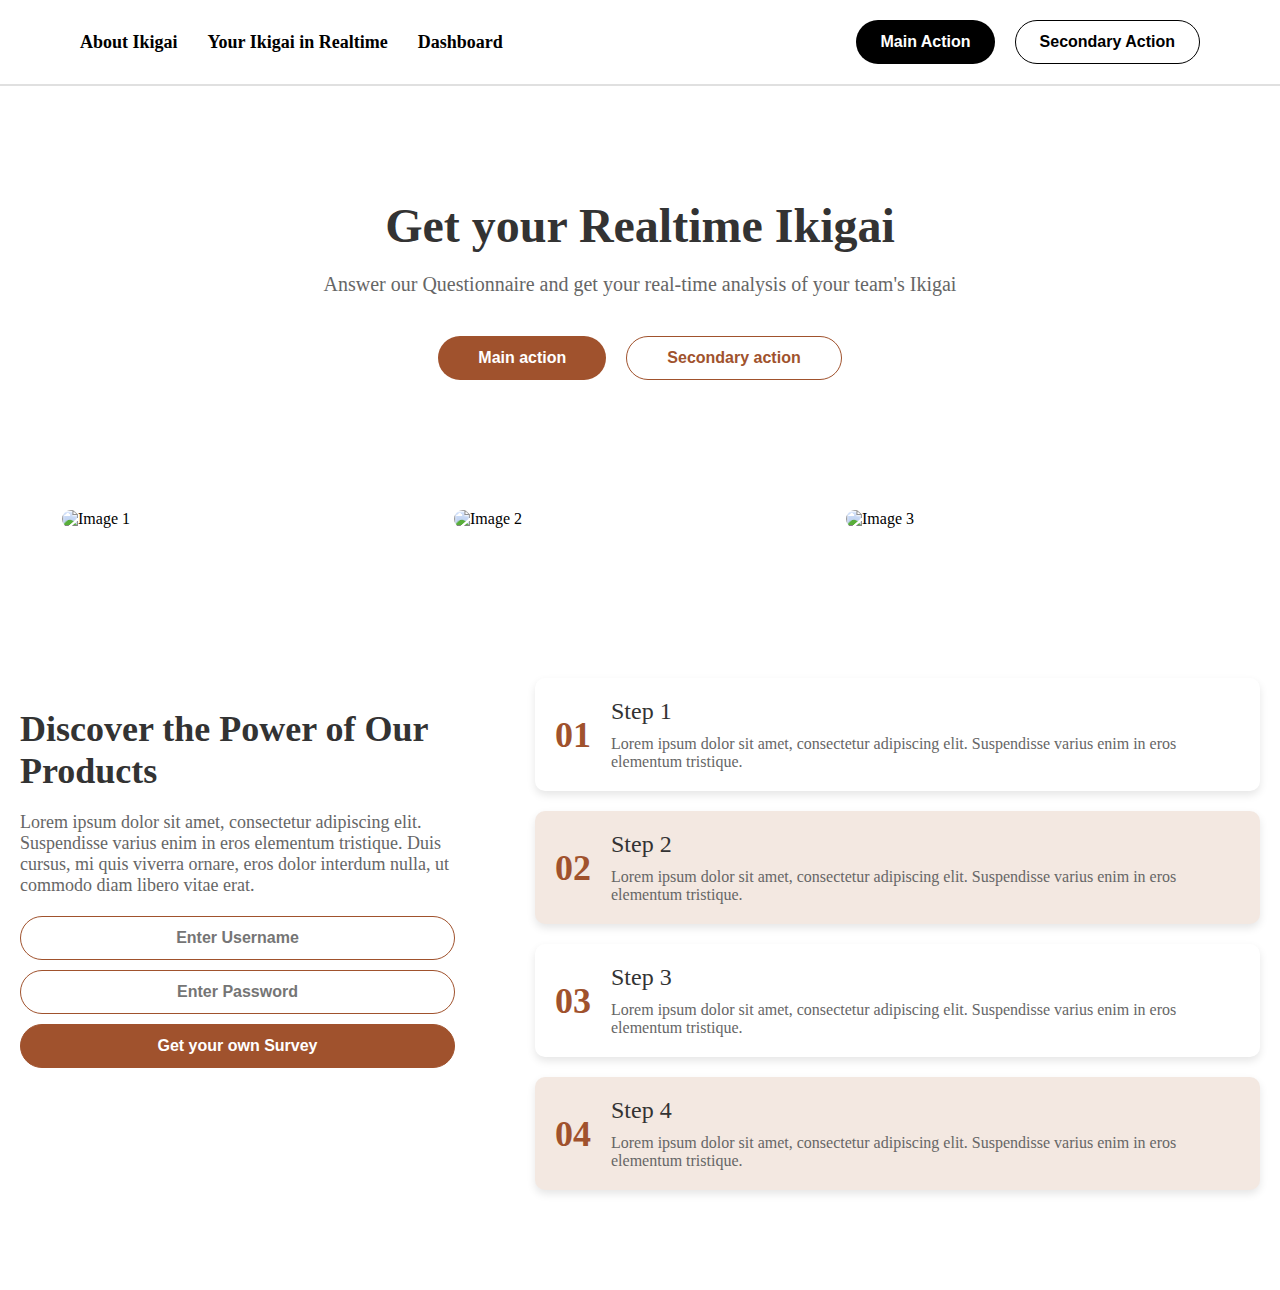
==== index.html @ dec8ec1e "Add files via upload" ====
<!DOCTYPE html>
<html lang="en">
<head>
    <meta charset="UTF-8">
    <meta name="viewport" content="width=device-width, initial-scale=1.0">
    <title>Website with Navigation and Actions</title>
    <style>
        body {
            font-family: 'Georgia', serif;
            margin: 0;
            padding: 0;
            background-color: #ffffff;
        }
        header {
            background-color: #ffffff;
            padding: 20px 0; /* Increased padding for more space */
            border-bottom: 2px solid #e0e0e0;
        }
        .container {
            display: flex;
            justify-content: space-between;
            align-items: center;
            padding: 0 80px; /* Increased padding for more space */
        }
        .nav-links {
            display: flex;
            gap: 30px;
        }
        .nav-links a {
            color: #000000;
            text-decoration: none;
            font-weight: bold;
            font-size: 18px; /* Slightly increased font size */
        }
        .nav-links a:hover {
            text-decoration: underline;
        }
        .actions {
            display: flex;
            gap: 20px; /* Increased gap for better spacing */
        }
        .actions button {
            padding: 12px 24px; /* Increased padding for larger buttons */
            border: none;
            border-radius: 30px;
            font-weight: bold;
            cursor: pointer;
            font-size: 16px; /* Slightly increased font size */
        }
        .actions .main-action {
            background-color: #000000;
            color: white;
        }
        .actions .secondary-action {
            background-color: white;
            color: black;
            border: 1px solid black;
        }
        main {
            text-align: center;
            padding: 80px 20px; /* Increased padding for more space */
        }
        main h1 {
            font-size: 48px;
            color: #333333;
            font-family: 'Georgia', serif;
            font-weight: bold;
            margin-bottom: 20px;
        }
        main p {
            font-size: 20px;
            color: #666666;
            margin-bottom: 40px;
        }
        .main-content .actions {
            display: flex;
            justify-content: center;
            gap: 20px;
        }
        .main-content .actions button {
            padding: 12px 40px; /* Increased padding for larger buttons */
            border-radius: 30px;
            font-weight: bold;
            cursor: pointer;
            font-size: 16px;
        }
        .main-content .main-action {
            background-color: #A0522D; /* Sienna color */
            color: white;
        }
        .main-content .secondary-action {
            background-color: white;
            color: #A0522D; /* Sienna color */
            border: 1px solid #A0522D;
        }
        .images-section {
            display: flex;
            justify-content: center;
            gap: 20px;
            padding: 50px 20px;
        }
        .images-section img {
            width: 30%;
            border-radius: 10px;
        }
        .steps-section {
            background-color: #ffffff;
            padding: 100px 20px; /* Increased padding */
            display: flex;
            justify-content: center;
        }
        .steps-container {
            display: flex;
            max-width: 1800px; /* Increased max-width */
            width: 100%;
            gap: 80px; /* Increased gap */
        }
        .steps-text {
            flex: 1.5; /* Increased flex-grow */
        }
        .steps-text h2 {
            font-size: 36px;
            color: #333;
            margin-bottom: 20px;
        }
        .steps-text p {
            font-size: 18px;
            color: #666;
            margin-bottom: 20px;
        }
        .steps-text .action-buttons {
            margin-top: 20px;
            display: flex;
            flex-direction: column;
            gap: 10px;
        }
        .steps-text .action-buttons input,
        .steps-text .action-buttons button {
            padding: 12px 20px; /* Increased padding */
            border-radius: 30px;
            border: 1px solid #A0522D; /* Sienna color */
            font-size: 16px;
            font-weight: bold;
            cursor: pointer;
            text-align: center;
        }
        .steps-text .action-buttons input {
            background-color: white;
            color: #A0522D; /* Sienna color */
        }
        .steps-text .action-buttons button {
            background-color: #A0522D; /* Sienna color */
            color: white;
        }
        .steps {
            flex: 2.5; /* Increased flex-grow */
            display: flex;
            flex-direction: column;
            gap: 20px;
        }
        .step {
            background-color: #ffffff;
            padding: 20px;
            border-radius: 10px;
            box-shadow: 0 4px 8px rgba(0,0,0,0.1);
            display: flex;
            align-items: center;
            gap: 20px;
        }
        .step-number {
            font-size: 36px;
            font-weight: bold;
            color: #A0522D; /* Sienna color */
        }
        .step-content {
            flex-grow: 1;
        }
        .step-title {
            font-size: 24px;
            color: #333;
            margin-bottom: 10px;
        }
        .step-description {
            font-size: 16px;
            color: #666;
        }
        .step:nth-child(even) {
            background-color: #f3e8e1;
        }
    </style>
</head>
<body>

<header>
    <div class="container">
        <div class="nav-links">
            <a href="#about">About Ikigai</a>
            <a href="#realtime">Your Ikigai in Realtime</a>
            <a href="#dashboard">Dashboard</a>
        </div>
        <div class="actions">
            <button class="main-action">Main Action</button>
            <button class="secondary-action">Secondary Action</button>
        </div>
    </div>
</header>

<main>
    <div class="main-content">
        <h1>Get your Realtime Ikigai</h1>
        <p>Answer our Questionnaire and get your real-time analysis of your team's Ikigai</p>
        <div class="actions">
            <button class="main-action">Main action</button>
            <button class="secondary-action">Secondary action</button>
        </div>
    </div>
</main>

<section class="images-section">
    <img src="https://japan.de/wp-content/uploads/sites/65/2020/07/JAP_2020_BeOkinawa_Zamami3_1200.jpg" alt="Image 1">
    <img src="https://encrypted-tbn0.gstatic.com/images?q=tbn:ANd9GcTwBVpcOd3obst-ZYA4lhtQKXieCC9xx2tmXQ&s" alt="Image 2">
    <img src="https://cdn-icons-png.flaticon.com/512/8744/8744839.png" alt="Image 3">
</section>

<section class="steps-section">
    <div class="steps-container">
        <div class="steps-text">
            <h2>Discover the Power of Our Products</h2>
            <p>Lorem ipsum dolor sit amet, consectetur adipiscing elit. Suspendisse varius enim in eros elementum tristique. Duis cursus, mi quis viverra ornare, eros dolor interdum nulla, ut commodo diam libero vitae erat.</p>
            <div class="action-buttons">
                <input type="text" placeholder="Enter Username">
                <input type="password" placeholder="Enter Password">
                <button>Get your own Survey</button>
            </div>
        </div>
        <div class="steps">
            <div class="step">
                <div class="step-number">01</div>
                <div class="step-content">
                    <div class="step-title">Step 1</div>
                    <div class="step-description">Lorem ipsum dolor sit amet, consectetur adipiscing elit. Suspendisse varius enim in eros elementum tristique.</div>
                </div>
            </div>
            <div class="step">
                <div class="step-number">02</div>
                <div class="step-content">
                    <div class="step-title">Step 2</div>
                    <div class="step-description">Lorem ipsum dolor sit amet, consectetur adipiscing elit. Suspendisse varius enim in eros elementum tristique.</div>
                </div>
            </div>
            <div class="step">
                <div class="step-number">03</div>
                <div class="step-content">
                    <div class="step-title">Step 3</div>
                    <div class="step-description">Lorem ipsum dolor sit amet, consectetur adipiscing elit. Suspendisse varius enim in eros elementum tristique.</div>
                </div>
            </div>
            <div class="step">
                <div class="step-number">04</div>
                <div class="step-content">
                    <div class="step-title">Step 4</div>
                    <div class="step-description">Lorem ipsum dolor sit amet, consectetur adipiscing elit. Suspendisse varius enim in eros elementum tristique.</div>
                </div>
            </div>
        </div>
    </div>
</section>

</body>
</html>
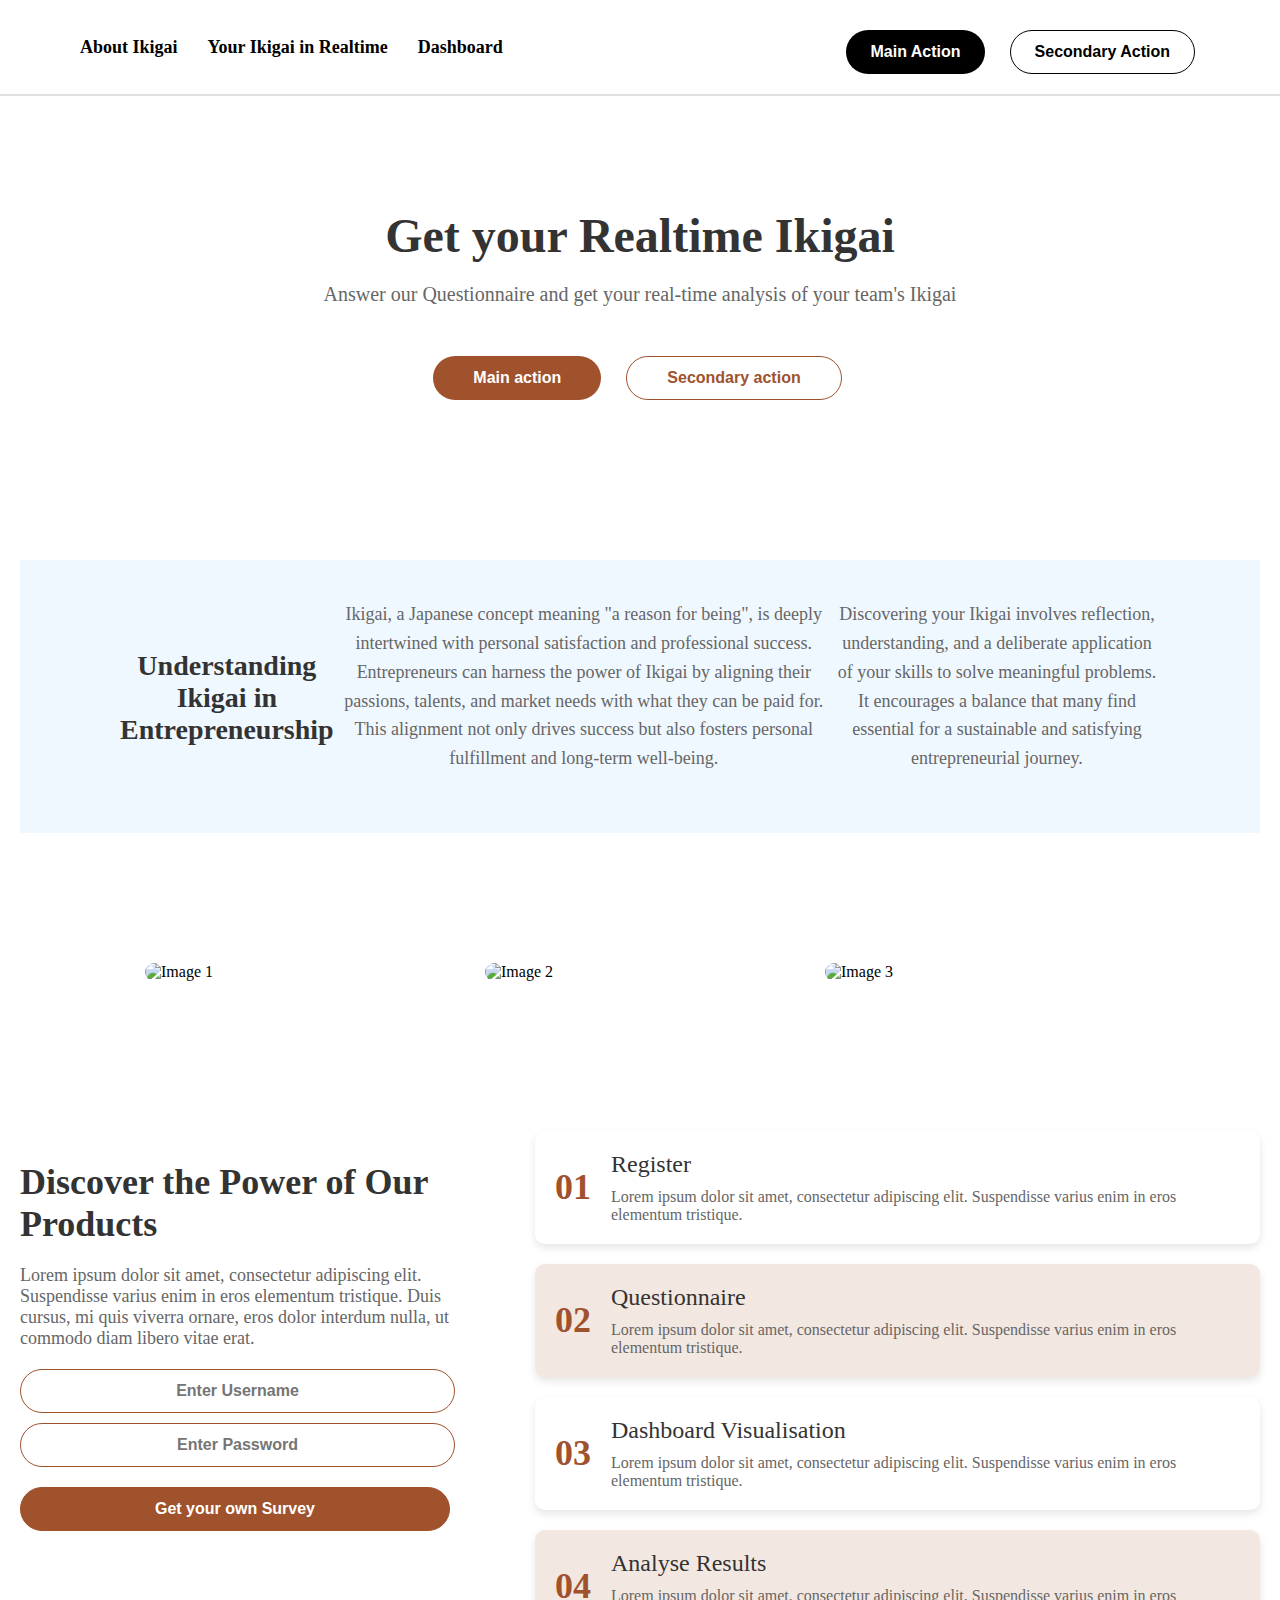
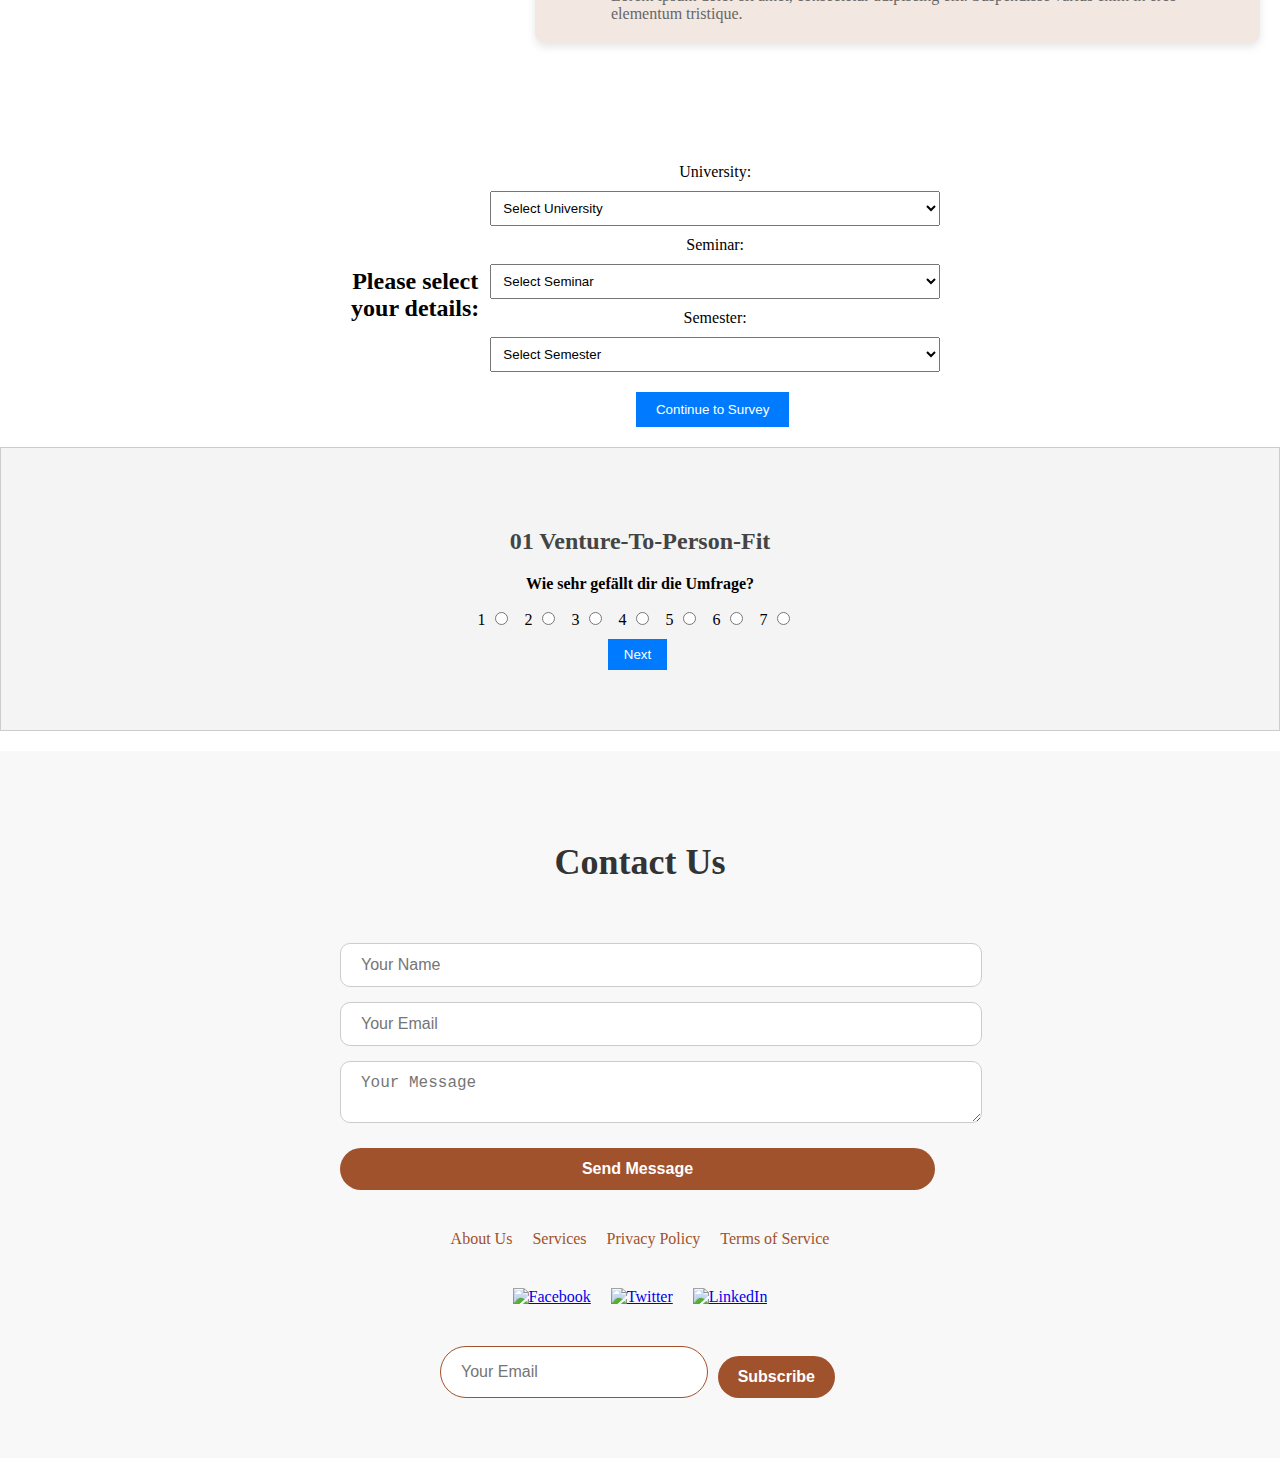
==== commit 4ecf8bd5: "Add files via upload" ====
--- a/index.html
+++ b/index.html
@@ -3,7 +3,7 @@
 <head>
     <meta charset="UTF-8">
     <meta name="viewport" content="width=device-width, initial-scale=1.0">
-    <title>Website with Navigation and Actions</title>
+    <title>Website with Survey</title>
     <style>
         body {
             font-family: 'Georgia', serif;
@@ -35,6 +35,120 @@
         .nav-links a:hover {
             text-decoration: underline;
         }
+
+        .footer-section {
+            background-color: #f8f8f8;
+            padding: 60px 20px;
+            text-align: center;
+        }
+
+        .footer-container {
+            max-width: 1200px;
+            margin: 0 auto;
+            display: flex;
+            flex-direction: column;
+            align-items: center;
+            gap: 40px;
+        }
+
+        .footer-container h2 {
+            font-size: 36px;
+            color: #333;
+            margin-bottom: 20px;
+        }
+
+        .contact-form {
+            display: flex;
+            flex-direction: column;
+            gap: 15px;
+            width: 100%;
+            max-width: 600px;
+        }
+
+        .contact-form input,
+        .contact-form textarea {
+            padding: 12px 20px;
+            border-radius: 10px;
+            border: 1px solid #ccc;
+            font-size: 16px;
+            width: 100%;
+        }
+
+        .contact-form button {
+            padding: 12px 20px;
+            border-radius: 30px;
+            border: none;
+            background-color: #A0522D; /* Sienna color */
+            color: white;
+            font-size: 16px;
+            font-weight: bold;
+            cursor: pointer;
+            transition: background-color 0.3s ease;
+        }
+
+        .contact-form button:hover {
+            background-color: #8a3e1c; /* Darker Sienna color */
+        }
+
+        .quick-links {
+            display: flex;
+            gap: 20px;
+            flex-wrap: wrap;
+            justify-content: center;
+        }
+
+        .quick-links a {
+            color: #A0522D; /* Sienna color */
+            text-decoration: none;
+            font-size: 16px;
+        }
+
+        .quick-links a:hover {
+            text-decoration: underline;
+        }
+
+        .social-media {
+            display: flex;
+            gap: 20px;
+            justify-content: center;
+        }
+
+        .social-media img {
+            width: 40px;
+            height: 40px;
+        }
+
+        .newsletter {
+            display: flex;
+            gap: 10px;
+            max-width: 400px;
+            width: 100%;
+        }
+
+        .newsletter input {
+            padding: 12px 20px;
+            border-radius: 30px;
+            border: 1px solid #A0522D;
+            flex-grow: 1;
+            font-size: 16px;
+        }
+
+        .newsletter button {
+            padding: 12px 20px;
+            border-radius: 30px;
+            border: none;
+            background-color: #A0522D;
+            color: white;
+            font-size: 16px;
+            font-weight: bold;
+            cursor: pointer;
+            transition: background-color 0.3s ease;
+        }
+
+        .newsletter button:hover {
+            background-color: #8a3e1c;
+        }
+
         .actions {
             display: flex;
             gap: 20px; /* Increased gap for better spacing */
@@ -93,16 +207,44 @@
             color: #A0522D; /* Sienna color */
             border: 1px solid #A0522D;
         }
+
+        .info-section {
+            background-color: #f0f8ff; /* Helle Hintergrundfarbe für Kontrast */
+            padding: 40px 20px;
+            text-align: center;
+        }
+
+        .info-section h2 {
+            color: #333;
+            font-size: 28px;
+            margin-bottom: 20px;
+        }
+
+        .info-section p {
+            color: #666;
+            font-size: 18px;
+            line-height: 1.6;
+            max-width: 800px;
+            margin: 0 auto 20px; /* Zentriert den Text und gibt etwas Abstand */
+        }
+
+
         .images-section {
             display: flex;
             justify-content: center;
-            gap: 20px;
+            gap: 30px; /* Erhöht den Abstand zwischen den Bildern */
             padding: 50px 20px;
-        }
+            flex-wrap: wrap; /* Ermöglicht das Umfließen der Bilder, wenn der Bildschirm zu klein wird */
+        }
+
         .images-section img {
-            width: 30%;
-            border-radius: 10px;
-        }
+            width: 25%; /* Reduziert die Breite jedes Bildes auf 25% des Containerbereichs */
+            height: auto; /* Stellt sicher, dass die Höhe automatisch angepasst wird, um das Seitenverhältnis beizubehalten */
+            object-fit: cover; /* Deckt den Bereich ab, ohne das Bild zu verzerrt */
+            border-radius: 10px; /* Weiche Ecken für Ästhetik */
+        }
+
+
         .steps-section {
             background-color: #ffffff;
             padding: 100px 20px; /* Increased padding */
@@ -144,6 +286,56 @@
             cursor: pointer;
             text-align: center;
         }
+
+        .survey-section {
+            margin-bottom: 20px;
+            padding: 20px;
+            background-color: #f9f9f9;
+            border: 1px solid #ccc;
+        }
+
+        .survey-section h2 {
+            color: #444;
+            font-size: 24px;
+        }
+
+        .explanation {
+            font-style: italic;
+            margin-bottom: 10px;
+        }
+
+        .question p {
+            margin-top: 10px;
+            font-weight: bold;
+        }
+
+        .rating-scale label {
+            margin-right: 10px;
+            font-weight: normal;
+        }
+
+        button {
+            padding: 8px 16px;
+            background-color: #007bff;
+            color: white;
+            border: none;
+            cursor: pointer;
+            margin-top: 20px;
+        }
+
+
+        @media (max-width: 768px) {
+            .images-section img {
+                width: 50%; /* Erhöht die Breite auf kleineren Bildschirmen für bessere Sichtbarkeit */
+            }
+        }
+
+        @media (max-width: 480px) {
+            .images-section img {
+                width: 100%; /* Lässt jedes Bild auf sehr kleinen Bildschirmen die volle Breite einnehmen */
+            }
+        }
+
         .steps-text .action-buttons input {
             background-color: white;
             color: #A0522D; /* Sienna color */
@@ -187,6 +379,129 @@
         .step:nth-child(even) {
             background-color: #f3e8e1;
         }
+
+        .survey-intro .container {
+            max-width: 600px;
+            margin: 0 auto;
+            padding: 20px;
+            text-align: center;
+        }
+
+        .survey-intro select {
+            width: 100%;
+            padding: 8px;
+            margin: 10px 0;
+        }
+
+        .survey-intro button {
+            padding: 10px 20px;
+            background-color: #007bff;
+            color: white;
+            border: none;
+            cursor: pointer;
+        }
+
+        .survey-section {
+            margin-bottom: 20px;
+            padding: 20px;
+            background-color: #f9f9f9;
+            border: 1px solid #ccc;
+        }
+
+        .survey-section h2 {
+            color: #444;
+            font-size: 24px;
+        }
+
+        .explanation {
+            font-style: italic;
+            margin-bottom: 10px;
+        }
+
+        .question p {
+            margin-top: 10px;
+            font-weight: bold;
+        }
+
+        .rating-scale label {
+            margin-right: 10px;
+            font-weight: normal;
+        }
+
+        button {
+            padding: 8px 16px;
+            background-color: #007bff;
+            color: white;
+            border: none;
+            cursor: pointer;
+            margin-top: 10px;
+            margin-right: 5px;
+        }
+
+
+        .survey-section {
+            background-color: #f4f4f4;
+            padding: 60px 20px;
+            text-align: center;
+        }
+
+        .survey-container {
+            max-width: 800px;
+            margin: 0 auto;
+            display: flex;
+            flex-direction: column;
+            align-items: center;
+            gap: 20px;
+        }
+
+        .survey-form {
+            width: 100%;
+            display: flex;
+            flex-direction: column;
+            gap: 20px;
+        }
+
+        .survey-question label {
+            display: block;
+            margin-bottom: 10px;
+            font-size: 18px;
+            color: #333;
+        }
+
+        .survey-question input[type="number"],
+        .survey-question select,
+        .survey-question input[type="range"] {
+            width: 100%;
+            padding: 10px;
+            border: 1px solid #ccc;
+            border-radius: 5px;
+        }
+
+        .survey-form button {
+            padding: 12px 20px;
+            border-radius: 5px;
+            border: none;
+            background-color: #007bff;
+            color: white;
+            font-size: 16px;
+            cursor: pointer;
+            transition: background-color 0.3s ease;
+        }
+
+        .survey-form button:hover {
+            background-color: #0056b3;
+        }
+
+
+        .next-button {
+            background-color: #A0522D;
+        }
+
+        .prev-button {
+            background-color: #ccc;
+            color: #333;
+        }
+
     </style>
 </head>
 <body>
@@ -216,10 +531,27 @@
     </div>
 </main>
 
+<main>
+    <!-- Neuer Info-Abschnitt über Ikigai und Entrepreneurship -->
+        <section class="info-section">
+            <div class="container">
+                <h2>Understanding Ikigai in Entrepreneurship</h2>
+                <p>
+                    Ikigai, a Japanese concept meaning "a reason for being", is deeply intertwined with personal satisfaction and professional success. Entrepreneurs can harness the power of Ikigai by aligning their passions, talents, and market needs with what they can be paid for. This alignment not only drives success but also fosters personal fulfillment and long-term well-being.
+                </p>
+                <p>
+                    Discovering your Ikigai involves reflection, understanding, and a deliberate application of your skills to solve meaningful problems. It encourages a balance that many find essential for a sustainable and satisfying entrepreneurial journey.
+                </p>
+            </div>
+        </section>
+    </div>
+</main>
+
+
 <section class="images-section">
     <img src="https://japan.de/wp-content/uploads/sites/65/2020/07/JAP_2020_BeOkinawa_Zamami3_1200.jpg" alt="Image 1">
     <img src="https://encrypted-tbn0.gstatic.com/images?q=tbn:ANd9GcTwBVpcOd3obst-ZYA4lhtQKXieCC9xx2tmXQ&s" alt="Image 2">
-    <img src="https://cdn-icons-png.flaticon.com/512/8744/8744839.png" alt="Image 3">
+    <img src="https://centurionlgplus.com/wp-content/uploads/2022/06/ikigai_japanese_secret_to_a_joyful_life_pic-2.png" alt="Image 3">
 </section>
 
 <section class="steps-section">
@@ -237,28 +569,28 @@
             <div class="step">
                 <div class="step-number">01</div>
                 <div class="step-content">
-                    <div class="step-title">Step 1</div>
+                    <div class="step-title">Register</div>
                     <div class="step-description">Lorem ipsum dolor sit amet, consectetur adipiscing elit. Suspendisse varius enim in eros elementum tristique.</div>
                 </div>
             </div>
             <div class="step">
                 <div class="step-number">02</div>
                 <div class="step-content">
-                    <div class="step-title">Step 2</div>
+                    <div class="step-title">Questionnaire</div>
                     <div class="step-description">Lorem ipsum dolor sit amet, consectetur adipiscing elit. Suspendisse varius enim in eros elementum tristique.</div>
                 </div>
             </div>
             <div class="step">
                 <div class="step-number">03</div>
                 <div class="step-content">
-                    <div class="step-title">Step 3</div>
+                    <div class="step-title">Dashboard Visualisation</div>
                     <div class="step-description">Lorem ipsum dolor sit amet, consectetur adipiscing elit. Suspendisse varius enim in eros elementum tristique.</div>
                 </div>
             </div>
             <div class="step">
                 <div class="step-number">04</div>
                 <div class="step-content">
-                    <div class="step-title">Step 4</div>
+                    <div class="step-title">Analyse Results</div>
                     <div class="step-description">Lorem ipsum dolor sit amet, consectetur adipiscing elit. Suspendisse varius enim in eros elementum tristique.</div>
                 </div>
             </div>
@@ -266,5 +598,245 @@
     </div>
 </section>
 
+<section class="survey-intro">
+    <div class="container">
+        <h2>Please select your details:</h2>
+        <form id="preSurveyForm">
+            <label for="university">University:</label>
+            <select id="university" name="university" required>
+                <option value="">Select University</option>
+                <option value="university1">University 1</option>
+                <option value="university2">University 2</option>
+                <!-- Weitere Universitäten hinzufügen -->
+            </select>
+
+            <label for="seminar">Seminar:</label>
+            <select id="seminar" name="seminar" required>
+                <option value="">Select Seminar</option>
+                <option value="seminar1">Seminar 1</option>
+                <option value="seminar2">Seminar 2</option>
+                <!-- Weitere Seminare hinzufügen -->
+            </select>
+
+            <label for="semester">Semester:</label>
+            <select id="semester" name="semester" required>
+                <option value="">Select Semester</option>
+                <option value="winter2023">Winter 2023</option>
+                <option value="summer2024">Summer 2024</option>
+                <!-- Weitere Semester hinzufügen -->
+            </select>
+
+            <button type="submit">Continue to Survey</button>
+        </form>
+    </div>
+</section>
+
+
+<!-- Survey Sections -->
+<form id="surveyForm">
+    <!-- Kapitel: Venture-To-Person-Fit -->
+    <div class="survey-section" id="venture">
+        <h2>01 Venture-To-Person-Fit</h2>
+
+        <!-- Jede Frage wird eindeutig definiert und gestaltet. -->
+        <!-- Frage 1 -->
+        <div class="question" id="question1" style="display:block;">
+            <p>Wie sehr gefällt dir die Umfrage?</p>
+            <div class="rating-scale">
+                <label>1 <input type="radio" name="q7" value="1"></label>
+                <label>2 <input type="radio" name="q7" value="2"></label>
+                <label>3 <input type="radio" name="q7" value="3"></label>
+                <label>4 <input type="radio" name="q7" value="4"></label>
+                <label>5 <input type="radio" name="q7" value="5"></label>
+                <label>6 <input type="radio" name="q7" value="6"></label>
+                <label>7 <input type="radio" name="q7" value="7"></label>
+            </div>
+            <button type="button" onclick="nextQuestion(1)">Next</button>
+        </div>
+
+        <!-- Frage 2 -->
+        <div class="question" id="question2" style="display:none;">
+            <p>Wie effektiv ist die Teamkommunikation innerhalb Ihres Projekts?</p>
+            <div class="rating-scale">
+                <label>1 <input type="radio" name="q7" value="1"></label>
+                <label>2 <input type="radio" name="q7" value="2"></label>
+                <label>3 <input type="radio" name="q7" value="3"></label>
+                <label>4 <input type="radio" name="q7" value="4"></label>
+                <label>5 <input type="radio" name="q7" value="5"></label>
+                <label>6 <input type="radio" name="q7" value="6"></label>
+                <label>7 <input type="radio" name="q7" value="7"></label>
+            </div>
+            <button type="button" onclick="prevQuestion(2)">Back</button>
+            <button type="button" onclick="nextQuestion(2)">Next</button>
+        </div>
+
+        <!-- Frage 3 -->
+        <div class="question" id="question3" style="display:none;">
+            <p>Wie zufrieden sind Sie mit den verfügbaren Ressourcen für Ihr Projekt?</p>
+            <div class="rating-scale">
+                <label>1 <input type="radio" name="q7" value="1"></label>
+                <label>2 <input type="radio" name="q7" value="2"></label>
+                <label>3 <input type="radio" name="q7" value="3"></label>
+                <label>4 <input type="radio" name="q7" value="4"></label>
+                <label>5 <input type="radio" name="q7" value="5"></label>
+                <label>6 <input type="radio" name="q7" value="6"></label>
+                <label>7 <input type="radio" name="q7" value="7"></label>
+            </div>
+            <button type="button" onclick="prevQuestion(3)">Back</button>
+            <button type="button" onclick="nextQuestion(3)">Next</button>
+        </div>
+
+        <!-- Frage 4 -->
+        <div class="question" id="question4" style="display:none;">
+            <p>Wie bewerten Sie die Innovationskraft Ihres Teams?</p>
+            <div class="rating-scale">
+                <label>1 <input type="radio" name="q7" value="1"></label>
+                <label>2 <input type="radio" name="q7" value="2"></label>
+                <label>3 <input type="radio" name="q7" value="3"></label>
+                <label>4 <input type="radio" name="q7" value="4"></label>
+                <label>5 <input type="radio" name="q7" value="5"></label>
+                <label>6 <input type="radio" name="q7" value="6"></label>
+                <label>7 <input type="radio" name="q7" value="7"></label>
+            </div>
+            <button type="button" onclick="prevQuestion(4)">Back</button>
+            <button type="button" onclick="nextQuestion(4)">Next</button>
+        </div>
+
+        <!-- Frage 5 -->
+        <div class="question" id="question5" style="display:none;">
+            <p>Wie gut sind die strategischen Ziele Ihres Projekts definiert?</p>
+            <div class="rating-scale">
+                <label>1 <input type="radio" name="q7" value="1"></label>
+                <label>2 <input type="radio" name="q7" value="2"></label>
+                <label>3 <input type="radio" name="q7" value="3"></label>
+                <label>4 <input type="radio" name="q7" value="4"></label>
+                <label>5 <input type="radio" name="q7" value="5"></label>
+                <label>6 <input type="radio" name="q7" value="6"></label>
+                <label>7 <input type="radio" name="q7" value="7"></label>
+            </div>
+            <button type="button" onclick="prevQuestion(5)">Back</button>
+            <button type="button" onclick="nextQuestion(5)">Next</button>
+        </div>
+
+        <!-- Frage 6 -->
+        <div class="question" id="question6" style="display:none;">
+            <p>Wie effektiv nutzen Sie persönliche Stärken innerhalb des Teams?</p>
+            <div class="rating-scale">
+                <label>1 <input type="radio" name="q7" value="1"></label>
+                <label>2 <input type="radio" name="q7" value="2"></label>
+                <label>3 <input type="radio" name="q7" value="3"></label>
+                <label>4 <input type="radio" name="q7" value="4"></label>
+                <label>5 <input type="radio" name="q7" value="5"></label>
+                <label>6 <input type="radio" name="q7" value="6"></label>
+                <label>7 <input type="radio" name="q7" value="7"></label>
+            </div>
+            <button type="button" onclick="prevQuestion(6)">Back</button>
+            <button type="button" onclick="nextQuestion(6)">Next</button>
+        </div>
+
+        <!-- Frage 7 -->
+        <!-- Frage 7 -->
+        <div class="question" id="question7" style="display:none;">
+            <p>Wie gut fühlen Sie sich durch die Teamführung unterstützt?</p>
+            <div class="rating-scale">
+                <label>1 <input type="radio" name="q7" value="1"></label>
+                <label>2 <input type="radio" name="q7" value="2"></label>
+                <label>3 <input type="radio" name="q7" value="3"></label>
+                <label>4 <input type="radio" name="q7" value="4"></label>
+                <label>5 <input type="radio" name="q7" value="5"></label>
+                <label>6 <input type="radio" name="q7" value="6"></label>
+                <label>7 <input type="radio" name="q7" value="7"></label>
+            </div>
+            <button type="button" onclick="prevQuestion(7)">Back</button>
+        </div>
+
+    </div>
+</form>
+
+
+<section class="footer-section">
+    <div class="footer-container">
+        <h2>Contact Us</h2>
+        <form class="contact-form">
+            <input type="text" placeholder="Your Name" required>
+            <input type="email" placeholder="Your Email" required>
+            <textarea placeholder="Your Message" required></textarea>
+            <button type="submit">Send Message</button>
+        </form>
+        <div class="quick-links">
+            <a href="#about">About Us</a>
+            <a href="#services">Services</a>
+            <a href="#privacy">Privacy Policy</a>
+            <a href="#terms">Terms of Service</a>
+        </div>
+        <div class="social-media">
+            <a href="#facebook"><img src="https://cdn-icons-png.flaticon.com/512/733/733547.png" alt="Facebook"></a>
+            <a href="#twitter"><img src="https://cdn-icons-png.flaticon.com/512/733/733579.png" alt="Twitter"></a>
+            <a href="#linkedin"><img src="https://cdn-icons-png.flaticon.com/512/733/733561.png" alt="LinkedIn"></a>
+        </div>
+        <div class="newsletter">
+            <input type="email" placeholder="Your Email" required>
+            <button type="submit">Subscribe</button>
+        </div>
+    </div>
+</section>
+
+<script>
+    function showStep(step) {
+        var steps = document.querySelectorAll('.survey-step');
+        steps.forEach(function(stepElement) {
+            stepElement.style.display = 'none';
+        });
+        document.getElementById(step).style.display = 'block';
+    }
+
+
+
+    // Start mit dem ersten Schritt
+    showStep('step1-1');
+
+    document.getElementById('preSurveyForm').addEventListener('submit', function(event) {
+        event.preventDefault();
+        const university = document.getElementById('university').value;
+        const seminar = document.getElementById('seminar').value;
+        const semester = document.getElementById('semester').value;
+
+        // Hier könntest du Code hinzufügen, um zur spezifischen Umfrageseite zu navigieren
+        console.log("University: " + university + ", Seminar: " + seminar + ", Semester: " + semester);
+        // Weiterleitung zur spezifischen Umfrage basierend auf den Auswahl
+    });
+
+    function nextQuestion(current) {
+        const currentQuestion = document.getElementById('question' + current);
+        const nextQuestion = document.getElementById('question' + (current + 1));
+
+        // Verstecke die aktuelle Frage
+        currentQuestion.style.display = 'none';
+
+        // Zeige die nächste Frage, falls vorhanden
+        if (nextQuestion) {
+            nextQuestion.style.display = 'block';
+        }
+    }
+
+    function prevQuestion(current) {
+        const currentQuestion = document.getElementById('question' + current);
+        const prevQuestion = document.getElementById('question' + (current - 1));
+
+        // Verstecke die aktuelle Frage
+        currentQuestion.style.display = 'none';
+
+        // Zeige die vorherige Frage, falls vorhanden
+        if (prevQuestion) {
+            prevQuestion.style.display = 'block';
+        }
+    }
+
+
+
+</script>
+
+
+
 </body>
 </html>
